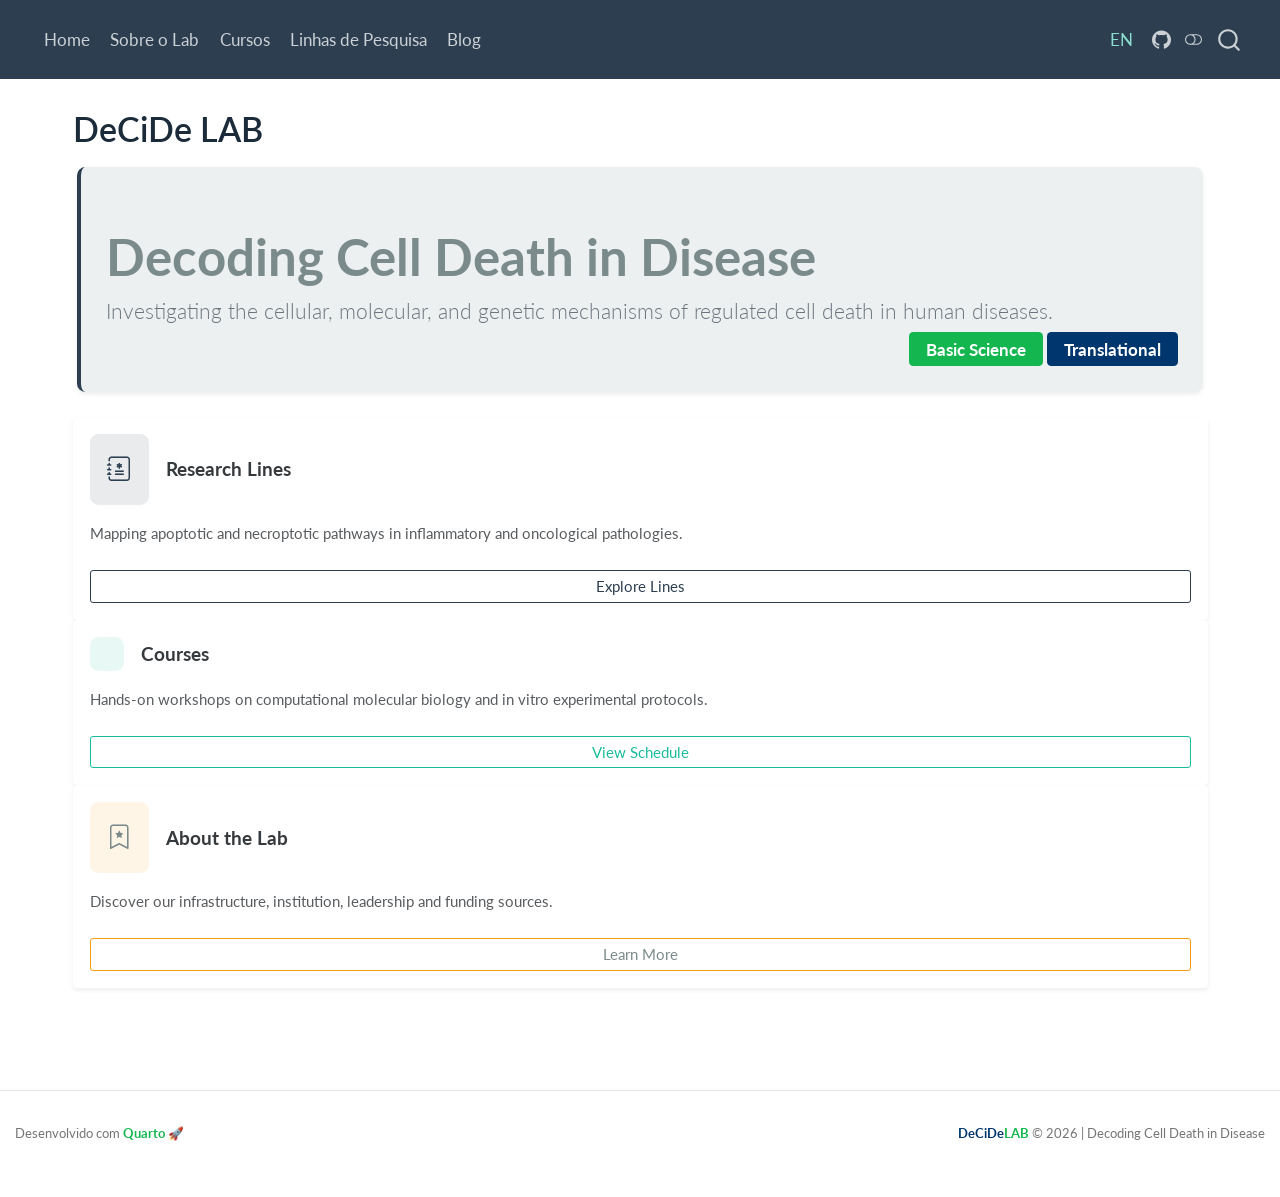
==== en/index.html @ ad17195b "Built site for gh-pages" ====
<!DOCTYPE html>
<html xmlns="http://www.w3.org/1999/xhtml" lang="en" xml:lang="en"><head>

<meta charset="utf-8">
<meta name="generator" content="quarto-1.4.555">

<meta name="viewport" content="width=device-width, initial-scale=1.0, user-scalable=yes">


<title>DeCiDe LAB</title>
<style>
code{white-space: pre-wrap;}
span.smallcaps{font-variant: small-caps;}
div.columns{display: flex; gap: min(4vw, 1.5em);}
div.column{flex: auto; overflow-x: auto;}
div.hanging-indent{margin-left: 1.5em; text-indent: -1.5em;}
ul.task-list{list-style: none;}
ul.task-list li input[type="checkbox"] {
  width: 0.8em;
  margin: 0 0.8em 0.2em -1em; /* quarto-specific, see https://github.com/quarto-dev/quarto-cli/issues/4556 */ 
  vertical-align: middle;
}
</style>


<script src="../site_libs/quarto-nav/quarto-nav.js"></script>
<script src="../site_libs/quarto-nav/headroom.min.js"></script>
<script src="../site_libs/clipboard/clipboard.min.js"></script>
<script src="../site_libs/quarto-search/autocomplete.umd.js"></script>
<script src="../site_libs/quarto-search/fuse.min.js"></script>
<script src="../site_libs/quarto-search/quarto-search.js"></script>
<meta name="quarto:offset" content="../">
<script src="../site_libs/quarto-html/quarto.js"></script>
<script src="../site_libs/quarto-html/popper.min.js"></script>
<script src="../site_libs/quarto-html/tippy.umd.min.js"></script>
<script src="../site_libs/quarto-html/anchor.min.js"></script>
<link href="../site_libs/quarto-html/tippy.css" rel="stylesheet">
<link href="../site_libs/quarto-html/quarto-syntax-highlighting.css" rel="stylesheet" class="quarto-color-scheme" id="quarto-text-highlighting-styles">
<link href="../site_libs/quarto-html/quarto-syntax-highlighting-dark.css" rel="prefetch" class="quarto-color-scheme quarto-color-alternate" id="quarto-text-highlighting-styles">
<script src="../site_libs/bootstrap/bootstrap.min.js"></script>
<link href="../site_libs/bootstrap/bootstrap-icons.css" rel="stylesheet">
<link href="../site_libs/bootstrap/bootstrap.min.css" rel="stylesheet" class="quarto-color-scheme" id="quarto-bootstrap" data-mode="light">
<link href="../site_libs/bootstrap/bootstrap-dark.min.css" rel="prefetch" class="quarto-color-scheme quarto-color-alternate" id="quarto-bootstrap" data-mode="dark">
<script id="quarto-search-options" type="application/json">{
  "location": "navbar",
  "copy-button": false,
  "collapse-after": 3,
  "panel-placement": "end",
  "type": "overlay",
  "limit": 50,
  "keyboard-shortcut": [
    "f",
    "/",
    "s"
  ],
  "show-item-context": false,
  "language": {
    "search-no-results-text": "No results",
    "search-matching-documents-text": "matching documents",
    "search-copy-link-title": "Copy link to search",
    "search-hide-matches-text": "Hide additional matches",
    "search-more-match-text": "more match in this document",
    "search-more-matches-text": "more matches in this document",
    "search-clear-button-title": "Clear",
    "search-text-placeholder": "",
    "search-detached-cancel-button-title": "Cancel",
    "search-submit-button-title": "Submit",
    "search-label": "Search"
  }
}</script>


<link rel="stylesheet" href="../styles.css">
</head>

<body class="nav-fixed">

<div id="quarto-search-results"></div>
  <header id="quarto-header" class="headroom fixed-top">
    <nav class="navbar navbar-expand-lg " data-bs-theme="dark">
      <div class="navbar-container container-fluid">
      <div class="navbar-brand-container mx-auto">
    <a href="../index.html" class="navbar-brand navbar-brand-logo">
    <img src="../logo.png" alt="" class="navbar-logo">
    </a>
  </div>
            <div id="quarto-search" class="" title="Search"></div>
          <button class="navbar-toggler" type="button" data-bs-toggle="collapse" data-bs-target="#navbarCollapse" aria-controls="navbarCollapse" aria-expanded="false" aria-label="Toggle navigation" onclick="if (window.quartoToggleHeadroom) { window.quartoToggleHeadroom(); }">
  <span class="navbar-toggler-icon"></span>
</button>
          <div class="collapse navbar-collapse" id="navbarCollapse">
            <ul class="navbar-nav navbar-nav-scroll me-auto">
  <li class="nav-item">
    <a class="nav-link" href="../index.html"> 
<span class="menu-text">Home</span></a>
  </li>  
  <li class="nav-item">
    <a class="nav-link" href="../bio.html"> 
<span class="menu-text">Sobre o Lab</span></a>
  </li>  
  <li class="nav-item">
    <a class="nav-link" href="../cursos.html"> 
<span class="menu-text">Cursos</span></a>
  </li>  
  <li class="nav-item">
    <a class="nav-link" href="../pesquisa.html"> 
<span class="menu-text">Linhas de Pesquisa</span></a>
  </li>  
  <li class="nav-item">
    <a class="nav-link" href="../posts/index.html"> 
<span class="menu-text">Blog</span></a>
  </li>  
</ul>
            <ul class="navbar-nav navbar-nav-scroll ms-auto">
  <li class="nav-item">
    <a class="nav-link active" href="../en/index.html" aria-current="page"> 
<span class="menu-text">EN</span></a>
  </li>  
  <li class="nav-item compact">
    <a class="nav-link" href="https://github.com/decide-lab/decide-lab.github.io"> <i class="bi bi-github" role="img" aria-label="GitHub">
</i> 
<span class="menu-text"></span></a>
  </li>  
</ul>
          </div> <!-- /navcollapse -->
          <div class="quarto-navbar-tools">
  <a href="" class="quarto-color-scheme-toggle quarto-navigation-tool  px-1" onclick="window.quartoToggleColorScheme(); return false;" title="Toggle dark mode"><i class="bi"></i></a>
</div>
      </div> <!-- /container-fluid -->
    </nav>
</header>
<!-- content -->
<div id="quarto-content" class="quarto-container page-columns page-rows-contents page-layout-full page-navbar">
<!-- sidebar -->
<!-- margin-sidebar -->
    
<!-- main -->
<main class="content column-page" id="quarto-document-content">

<header id="title-block-header" class="quarto-title-block default">
<div class="quarto-title">
<h1 class="title">DeCiDe LAB</h1>
</div>



<div class="quarto-title-meta column-page">

    
  
    
  </div>
  


</header>


<!-- HERO DASHBOARD EN -->
<div class="row mb-4 align-items-center bg-light p-4 rounded-3 border-start border-primary border-4 shadow-sm m-1">
    <div class="col-md-9">
        <h1 class="display-5 fw-bold text-dark mb-2">Decoding Cell Death in Disease</h1>
        <p class="lead text-secondary mb-0">
            Investigating the cellular, molecular, and genetic mechanisms of regulated cell death in human diseases.
        </p>
    </div>
    <div class="col-md-3 text-md-end mt-3 mt-md-0">
        <span class="badge badge-decide-green px-3 py-2 fs-6">Basic Science</span>
        <span class="badge badge-decide-blue px-3 py-2 fs-6 mt-1">Translational</span>
    </div>
</div>

<!-- METRICS CARDS EN -->
<div class="row g-4 mb-4">
    <div class="col-md-4">
        <div class="card h-100 border-0 shadow-sm bg-white">
            <div class="card-body">
                <div class="d-flex align-items-center mb-3">
                    <div class="p-3 bg-opacity-10 bg-primary rounded-3 text-primary me-3">
                        <i class="bi bi-journal-medical fs-3"></i>
                    </div>
                    <h5 class="card-title mb-0 fw-bold anchored">Research Lines</h5>
                </div>
                <p class="card-text text-muted small">Mapping apoptotic and necroptotic pathways in inflammatory and oncological pathologies.</p>
                <a href="pesquisa.qmd" class="btn btn-sm btn-outline-primary w-100 mt-2">Explore Lines</a>
            </div>
        </div>
    </div>
    
    <div class="col-md-4">
        <div class="card h-100 border-0 shadow-sm bg-white">
            <div class="card-body">
                <div class="d-flex align-items-center mb-3">
                    <div class="p-3 bg-opacity-10 bg-success rounded-3 text-success me-3">
                        <i class="bi bi-vial fs-3"></i>
                    </div>
                    <h5 class="card-title mb-0 fw-bold anchored">Courses</h5>
                </div>
                <p class="card-text text-muted small">Hands-on workshops on computational molecular biology and in vitro experimental protocols.</p>
                <a href="cursos.qmd" class="btn btn-sm btn-outline-success w-100 mt-2">View Schedule</a>
            </div>
        </div>
    </div>

    <div class="col-md-4">
        <div class="card h-100 border-0 shadow-sm bg-white">
            <div class="card-body">
                <div class="d-flex align-items-center mb-3">
                    <div class="p-3 bg-opacity-10 bg-warning rounded-3 text-dark me-3">
                        <i class="bi bi-bookmark-star fs-3"></i>
                    </div>
                    <h5 class="card-title mb-0 fw-bold anchored">About the Lab</h5>
                </div>
                <p class="card-text text-muted small">Discover our infrastructure, institution, leadership and funding sources.</p>
                <a href="bio.qmd" class="btn btn-sm btn-outline-warning w-100 text-dark mt-2">Learn More</a>
            </div>
        </div>
    </div>
</div>



</main> <!-- /main -->
<script id="quarto-html-after-body" type="application/javascript">
window.document.addEventListener("DOMContentLoaded", function (event) {
  const toggleBodyColorMode = (bsSheetEl) => {
    const mode = bsSheetEl.getAttribute("data-mode");
    const bodyEl = window.document.querySelector("body");
    if (mode === "dark") {
      bodyEl.classList.add("quarto-dark");
      bodyEl.classList.remove("quarto-light");
    } else {
      bodyEl.classList.add("quarto-light");
      bodyEl.classList.remove("quarto-dark");
    }
  }
  const toggleBodyColorPrimary = () => {
    const bsSheetEl = window.document.querySelector("link#quarto-bootstrap");
    if (bsSheetEl) {
      toggleBodyColorMode(bsSheetEl);
    }
  }
  toggleBodyColorPrimary();  
  const disableStylesheet = (stylesheets) => {
    for (let i=0; i < stylesheets.length; i++) {
      const stylesheet = stylesheets[i];
      stylesheet.rel = 'prefetch';
    }
  }
  const enableStylesheet = (stylesheets) => {
    for (let i=0; i < stylesheets.length; i++) {
      const stylesheet = stylesheets[i];
      stylesheet.rel = 'stylesheet';
    }
  }
  const manageTransitions = (selector, allowTransitions) => {
    const els = window.document.querySelectorAll(selector);
    for (let i=0; i < els.length; i++) {
      const el = els[i];
      if (allowTransitions) {
        el.classList.remove('notransition');
      } else {
        el.classList.add('notransition');
      }
    }
  }
  const toggleGiscusIfUsed = (isAlternate, darkModeDefault) => {
    const baseTheme = document.querySelector('#giscus-base-theme')?.value ?? 'light';
    const alternateTheme = document.querySelector('#giscus-alt-theme')?.value ?? 'dark';
    let newTheme = '';
    if(darkModeDefault) {
      newTheme = isAlternate ? baseTheme : alternateTheme;
    } else {
      newTheme = isAlternate ? alternateTheme : baseTheme;
    }
    const changeGiscusTheme = () => {
      // From: https://github.com/giscus/giscus/issues/336
      const sendMessage = (message) => {
        const iframe = document.querySelector('iframe.giscus-frame');
        if (!iframe) return;
        iframe.contentWindow.postMessage({ giscus: message }, 'https://giscus.app');
      }
      sendMessage({
        setConfig: {
          theme: newTheme
        }
      });
    }
    const isGiscussLoaded = window.document.querySelector('iframe.giscus-frame') !== null;
    if (isGiscussLoaded) {
      changeGiscusTheme();
    }
  }
  const toggleColorMode = (alternate) => {
    // Switch the stylesheets
    const alternateStylesheets = window.document.querySelectorAll('link.quarto-color-scheme.quarto-color-alternate');
    manageTransitions('#quarto-margin-sidebar .nav-link', false);
    if (alternate) {
      enableStylesheet(alternateStylesheets);
      for (const sheetNode of alternateStylesheets) {
        if (sheetNode.id === "quarto-bootstrap") {
          toggleBodyColorMode(sheetNode);
        }
      }
    } else {
      disableStylesheet(alternateStylesheets);
      toggleBodyColorPrimary();
    }
    manageTransitions('#quarto-margin-sidebar .nav-link', true);
    // Switch the toggles
    const toggles = window.document.querySelectorAll('.quarto-color-scheme-toggle');
    for (let i=0; i < toggles.length; i++) {
      const toggle = toggles[i];
      if (toggle) {
        if (alternate) {
          toggle.classList.add("alternate");     
        } else {
          toggle.classList.remove("alternate");
        }
      }
    }
    // Hack to workaround the fact that safari doesn't
    // properly recolor the scrollbar when toggling (#1455)
    if (navigator.userAgent.indexOf('Safari') > 0 && navigator.userAgent.indexOf('Chrome') == -1) {
      manageTransitions("body", false);
      window.scrollTo(0, 1);
      setTimeout(() => {
        window.scrollTo(0, 0);
        manageTransitions("body", true);
      }, 40);  
    }
  }
  const isFileUrl = () => { 
    return window.location.protocol === 'file:';
  }
  const hasAlternateSentinel = () => {  
    let styleSentinel = getColorSchemeSentinel();
    if (styleSentinel !== null) {
      return styleSentinel === "alternate";
    } else {
      return false;
    }
  }
  const setStyleSentinel = (alternate) => {
    const value = alternate ? "alternate" : "default";
    if (!isFileUrl()) {
      window.localStorage.setItem("quarto-color-scheme", value);
    } else {
      localAlternateSentinel = value;
    }
  }
  const getColorSchemeSentinel = () => {
    if (!isFileUrl()) {
      const storageValue = window.localStorage.getItem("quarto-color-scheme");
      return storageValue != null ? storageValue : localAlternateSentinel;
    } else {
      return localAlternateSentinel;
    }
  }
  const darkModeDefault = false;
  let localAlternateSentinel = darkModeDefault ? 'alternate' : 'default';
  // Dark / light mode switch
  window.quartoToggleColorScheme = () => {
    // Read the current dark / light value 
    let toAlternate = !hasAlternateSentinel();
    toggleColorMode(toAlternate);
    setStyleSentinel(toAlternate);
    toggleGiscusIfUsed(toAlternate, darkModeDefault);
  };
  // Ensure there is a toggle, if there isn't float one in the top right
  if (window.document.querySelector('.quarto-color-scheme-toggle') === null) {
    const a = window.document.createElement('a');
    a.classList.add('top-right');
    a.classList.add('quarto-color-scheme-toggle');
    a.href = "";
    a.onclick = function() { try { window.quartoToggleColorScheme(); } catch {} return false; };
    const i = window.document.createElement("i");
    i.classList.add('bi');
    a.appendChild(i);
    window.document.body.appendChild(a);
  }
  // Switch to dark mode if need be
  if (hasAlternateSentinel()) {
    toggleColorMode(true);
  } else {
    toggleColorMode(false);
  }
  const icon = "";
  const anchorJS = new window.AnchorJS();
  anchorJS.options = {
    placement: 'right',
    icon: icon
  };
  anchorJS.add('.anchored');
  const isCodeAnnotation = (el) => {
    for (const clz of el.classList) {
      if (clz.startsWith('code-annotation-')) {                     
        return true;
      }
    }
    return false;
  }
  const clipboard = new window.ClipboardJS('.code-copy-button', {
    text: function(trigger) {
      const codeEl = trigger.previousElementSibling.cloneNode(true);
      for (const childEl of codeEl.children) {
        if (isCodeAnnotation(childEl)) {
          childEl.remove();
        }
      }
      return codeEl.innerText;
    }
  });
  clipboard.on('success', function(e) {
    // button target
    const button = e.trigger;
    // don't keep focus
    button.blur();
    // flash "checked"
    button.classList.add('code-copy-button-checked');
    var currentTitle = button.getAttribute("title");
    button.setAttribute("title", "Copied!");
    let tooltip;
    if (window.bootstrap) {
      button.setAttribute("data-bs-toggle", "tooltip");
      button.setAttribute("data-bs-placement", "left");
      button.setAttribute("data-bs-title", "Copied!");
      tooltip = new bootstrap.Tooltip(button, 
        { trigger: "manual", 
          customClass: "code-copy-button-tooltip",
          offset: [0, -8]});
      tooltip.show();    
    }
    setTimeout(function() {
      if (tooltip) {
        tooltip.hide();
        button.removeAttribute("data-bs-title");
        button.removeAttribute("data-bs-toggle");
        button.removeAttribute("data-bs-placement");
      }
      button.setAttribute("title", currentTitle);
      button.classList.remove('code-copy-button-checked');
    }, 1000);
    // clear code selection
    e.clearSelection();
  });
    var localhostRegex = new RegExp(/^(?:http|https):\/\/localhost\:?[0-9]*\//);
    var mailtoRegex = new RegExp(/^mailto:/);
      var filterRegex = new RegExp('/' + window.location.host + '/');
    var isInternal = (href) => {
        return filterRegex.test(href) || localhostRegex.test(href) || mailtoRegex.test(href);
    }
    // Inspect non-navigation links and adorn them if external
 	var links = window.document.querySelectorAll('a[href]:not(.nav-link):not(.navbar-brand):not(.toc-action):not(.sidebar-link):not(.sidebar-item-toggle):not(.pagination-link):not(.no-external):not([aria-hidden]):not(.dropdown-item):not(.quarto-navigation-tool)');
    for (var i=0; i<links.length; i++) {
      const link = links[i];
      if (!isInternal(link.href)) {
        // undo the damage that might have been done by quarto-nav.js in the case of
        // links that we want to consider external
        if (link.dataset.originalHref !== undefined) {
          link.href = link.dataset.originalHref;
        }
      }
    }
  function tippyHover(el, contentFn, onTriggerFn, onUntriggerFn) {
    const config = {
      allowHTML: true,
      maxWidth: 500,
      delay: 100,
      arrow: false,
      appendTo: function(el) {
          return el.parentElement;
      },
      interactive: true,
      interactiveBorder: 10,
      theme: 'quarto',
      placement: 'bottom-start',
    };
    if (contentFn) {
      config.content = contentFn;
    }
    if (onTriggerFn) {
      config.onTrigger = onTriggerFn;
    }
    if (onUntriggerFn) {
      config.onUntrigger = onUntriggerFn;
    }
    window.tippy(el, config); 
  }
  const noterefs = window.document.querySelectorAll('a[role="doc-noteref"]');
  for (var i=0; i<noterefs.length; i++) {
    const ref = noterefs[i];
    tippyHover(ref, function() {
      // use id or data attribute instead here
      let href = ref.getAttribute('data-footnote-href') || ref.getAttribute('href');
      try { href = new URL(href).hash; } catch {}
      const id = href.replace(/^#\/?/, "");
      const note = window.document.getElementById(id);
      if (note) {
        return note.innerHTML;
      } else {
        return "";
      }
    });
  }
  const xrefs = window.document.querySelectorAll('a.quarto-xref');
  const processXRef = (id, note) => {
    // Strip column container classes
    const stripColumnClz = (el) => {
      el.classList.remove("page-full", "page-columns");
      if (el.children) {
        for (const child of el.children) {
          stripColumnClz(child);
        }
      }
    }
    stripColumnClz(note)
    if (id === null || id.startsWith('sec-')) {
      // Special case sections, only their first couple elements
      const container = document.createElement("div");
      if (note.children && note.children.length > 2) {
        container.appendChild(note.children[0].cloneNode(true));
        for (let i = 1; i < note.children.length; i++) {
          const child = note.children[i];
          if (child.tagName === "P" && child.innerText === "") {
            continue;
          } else {
            container.appendChild(child.cloneNode(true));
            break;
          }
        }
        if (window.Quarto?.typesetMath) {
          window.Quarto.typesetMath(container);
        }
        return container.innerHTML
      } else {
        if (window.Quarto?.typesetMath) {
          window.Quarto.typesetMath(note);
        }
        return note.innerHTML;
      }
    } else {
      // Remove any anchor links if they are present
      const anchorLink = note.querySelector('a.anchorjs-link');
      if (anchorLink) {
        anchorLink.remove();
      }
      if (window.Quarto?.typesetMath) {
        window.Quarto.typesetMath(note);
      }
      // TODO in 1.5, we should make sure this works without a callout special case
      if (note.classList.contains("callout")) {
        return note.outerHTML;
      } else {
        return note.innerHTML;
      }
    }
  }
  for (var i=0; i<xrefs.length; i++) {
    const xref = xrefs[i];
    tippyHover(xref, undefined, function(instance) {
      instance.disable();
      let url = xref.getAttribute('href');
      let hash = undefined; 
      if (url.startsWith('#')) {
        hash = url;
      } else {
        try { hash = new URL(url).hash; } catch {}
      }
      if (hash) {
        const id = hash.replace(/^#\/?/, "");
        const note = window.document.getElementById(id);
        if (note !== null) {
          try {
            const html = processXRef(id, note.cloneNode(true));
            instance.setContent(html);
          } finally {
            instance.enable();
            instance.show();
          }
        } else {
          // See if we can fetch this
          fetch(url.split('#')[0])
          .then(res => res.text())
          .then(html => {
            const parser = new DOMParser();
            const htmlDoc = parser.parseFromString(html, "text/html");
            const note = htmlDoc.getElementById(id);
            if (note !== null) {
              const html = processXRef(id, note);
              instance.setContent(html);
            } 
          }).finally(() => {
            instance.enable();
            instance.show();
          });
        }
      } else {
        // See if we can fetch a full url (with no hash to target)
        // This is a special case and we should probably do some content thinning / targeting
        fetch(url)
        .then(res => res.text())
        .then(html => {
          const parser = new DOMParser();
          const htmlDoc = parser.parseFromString(html, "text/html");
          const note = htmlDoc.querySelector('main.content');
          if (note !== null) {
            // This should only happen for chapter cross references
            // (since there is no id in the URL)
            // remove the first header
            if (note.children.length > 0 && note.children[0].tagName === "HEADER") {
              note.children[0].remove();
            }
            const html = processXRef(null, note);
            instance.setContent(html);
          } 
        }).finally(() => {
          instance.enable();
          instance.show();
        });
      }
    }, function(instance) {
    });
  }
      let selectedAnnoteEl;
      const selectorForAnnotation = ( cell, annotation) => {
        let cellAttr = 'data-code-cell="' + cell + '"';
        let lineAttr = 'data-code-annotation="' +  annotation + '"';
        const selector = 'span[' + cellAttr + '][' + lineAttr + ']';
        return selector;
      }
      const selectCodeLines = (annoteEl) => {
        const doc = window.document;
        const targetCell = annoteEl.getAttribute("data-target-cell");
        const targetAnnotation = annoteEl.getAttribute("data-target-annotation");
        const annoteSpan = window.document.querySelector(selectorForAnnotation(targetCell, targetAnnotation));
        const lines = annoteSpan.getAttribute("data-code-lines").split(",");
        const lineIds = lines.map((line) => {
          return targetCell + "-" + line;
        })
        let top = null;
        let height = null;
        let parent = null;
        if (lineIds.length > 0) {
            //compute the position of the single el (top and bottom and make a div)
            const el = window.document.getElementById(lineIds[0]);
            top = el.offsetTop;
            height = el.offsetHeight;
            parent = el.parentElement.parentElement;
          if (lineIds.length > 1) {
            const lastEl = window.document.getElementById(lineIds[lineIds.length - 1]);
            const bottom = lastEl.offsetTop + lastEl.offsetHeight;
            height = bottom - top;
          }
          if (top !== null && height !== null && parent !== null) {
            // cook up a div (if necessary) and position it 
            let div = window.document.getElementById("code-annotation-line-highlight");
            if (div === null) {
              div = window.document.createElement("div");
              div.setAttribute("id", "code-annotation-line-highlight");
              div.style.position = 'absolute';
              parent.appendChild(div);
            }
            div.style.top = top - 2 + "px";
            div.style.height = height + 4 + "px";
            div.style.left = 0;
            let gutterDiv = window.document.getElementById("code-annotation-line-highlight-gutter");
            if (gutterDiv === null) {
              gutterDiv = window.document.createElement("div");
              gutterDiv.setAttribute("id", "code-annotation-line-highlight-gutter");
              gutterDiv.style.position = 'absolute';
              const codeCell = window.document.getElementById(targetCell);
              const gutter = codeCell.querySelector('.code-annotation-gutter');
              gutter.appendChild(gutterDiv);
            }
            gutterDiv.style.top = top - 2 + "px";
            gutterDiv.style.height = height + 4 + "px";
          }
          selectedAnnoteEl = annoteEl;
        }
      };
      const unselectCodeLines = () => {
        const elementsIds = ["code-annotation-line-highlight", "code-annotation-line-highlight-gutter"];
        elementsIds.forEach((elId) => {
          const div = window.document.getElementById(elId);
          if (div) {
            div.remove();
          }
        });
        selectedAnnoteEl = undefined;
      };
        // Handle positioning of the toggle
    window.addEventListener(
      "resize",
      throttle(() => {
        elRect = undefined;
        if (selectedAnnoteEl) {
          selectCodeLines(selectedAnnoteEl);
        }
      }, 10)
    );
    function throttle(fn, ms) {
    let throttle = false;
    let timer;
      return (...args) => {
        if(!throttle) { // first call gets through
            fn.apply(this, args);
            throttle = true;
        } else { // all the others get throttled
            if(timer) clearTimeout(timer); // cancel #2
            timer = setTimeout(() => {
              fn.apply(this, args);
              timer = throttle = false;
            }, ms);
        }
      };
    }
      // Attach click handler to the DT
      const annoteDls = window.document.querySelectorAll('dt[data-target-cell]');
      for (const annoteDlNode of annoteDls) {
        annoteDlNode.addEventListener('click', (event) => {
          const clickedEl = event.target;
          if (clickedEl !== selectedAnnoteEl) {
            unselectCodeLines();
            const activeEl = window.document.querySelector('dt[data-target-cell].code-annotation-active');
            if (activeEl) {
              activeEl.classList.remove('code-annotation-active');
            }
            selectCodeLines(clickedEl);
            clickedEl.classList.add('code-annotation-active');
          } else {
            // Unselect the line
            unselectCodeLines();
            clickedEl.classList.remove('code-annotation-active');
          }
        });
      }
  const findCites = (el) => {
    const parentEl = el.parentElement;
    if (parentEl) {
      const cites = parentEl.dataset.cites;
      if (cites) {
        return {
          el,
          cites: cites.split(' ')
        };
      } else {
        return findCites(el.parentElement)
      }
    } else {
      return undefined;
    }
  };
  var bibliorefs = window.document.querySelectorAll('a[role="doc-biblioref"]');
  for (var i=0; i<bibliorefs.length; i++) {
    const ref = bibliorefs[i];
    const citeInfo = findCites(ref);
    if (citeInfo) {
      tippyHover(citeInfo.el, function() {
        var popup = window.document.createElement('div');
        citeInfo.cites.forEach(function(cite) {
          var citeDiv = window.document.createElement('div');
          citeDiv.classList.add('hanging-indent');
          citeDiv.classList.add('csl-entry');
          var biblioDiv = window.document.getElementById('ref-' + cite);
          if (biblioDiv) {
            citeDiv.innerHTML = biblioDiv.innerHTML;
          }
          popup.appendChild(citeDiv);
        });
        return popup.innerHTML;
      });
    }
  }
});
</script>
</div> <!-- /content -->
<footer class="footer">
  <div class="nav-footer">
    <div class="nav-footer-left">
<p>Desenvolvido com <a href="https://quarto.org/" target="_blank" style="color: #14B74F; text-decoration: none; font-weight: bold;">Quarto 🚀</a></p>
</div>   
    <div class="nav-footer-center">
      &nbsp;
    </div>
    <div class="nav-footer-right">
<p><span style="color: #00366E; font-weight: bold;">DeCiDe</span><span style="color: #14B74F; font-weight: bold;">LAB</span> © 2026 | Decoding Cell Death in Disease</p>
</div>
  </div>
</footer>




</body></html>
---- site_libs/quarto-html/tippy.css ----
.tippy-box[data-animation=fade][data-state=hidden]{opacity:0}[data-tippy-root]{max-width:calc(100vw - 10px)}.tippy-box{position:relative;background-color:#333;color:#fff;border-radius:4px;font-size:14px;line-height:1.4;white-space:normal;outline:0;transition-property:transform,visibility,opacity}.tippy-box[data-placement^=top]>.tippy-arrow{bottom:0}.tippy-box[data-placement^=top]>.tippy-arrow:before{bottom:-7px;left:0;border-width:8px 8px 0;border-top-color:initial;transform-origin:center top}.tippy-box[data-placement^=bottom]>.tippy-arrow{top:0}.tippy-box[data-placement^=bottom]>.tippy-arrow:before{top:-7px;left:0;border-width:0 8px 8px;border-bottom-color:initial;transform-origin:center bottom}.tippy-box[data-placement^=left]>.tippy-arrow{right:0}.tippy-box[data-placement^=left]>.tippy-arrow:before{border-width:8px 0 8px 8px;border-left-color:initial;right:-7px;transform-origin:center left}.tippy-box[data-placement^=right]>.tippy-arrow{left:0}.tippy-box[data-placement^=right]>.tippy-arrow:before{left:-7px;border-width:8px 8px 8px 0;border-right-color:initial;transform-origin:center right}.tippy-box[data-inertia][data-state=visible]{transition-timing-function:cubic-bezier(.54,1.5,.38,1.11)}.tippy-arrow{width:16px;height:16px;color:#333}.tippy-arrow:before{content:"";position:absolute;border-color:transparent;border-style:solid}.tippy-content{position:relative;padding:5px 9px;z-index:1}
---- site_libs/quarto-html/quarto-syntax-highlighting.css ----
/* quarto syntax highlight colors */
:root {
  --quarto-hl-ot-color: #003B4F;
  --quarto-hl-at-color: #657422;
  --quarto-hl-ss-color: #20794D;
  --quarto-hl-an-color: #5E5E5E;
  --quarto-hl-fu-color: #4758AB;
  --quarto-hl-st-color: #20794D;
  --quarto-hl-cf-color: #003B4F;
  --quarto-hl-op-color: #5E5E5E;
  --quarto-hl-er-color: #AD0000;
  --quarto-hl-bn-color: #AD0000;
  --quarto-hl-al-color: #AD0000;
  --quarto-hl-va-color: #111111;
  --quarto-hl-bu-color: inherit;
  --quarto-hl-ex-color: inherit;
  --quarto-hl-pp-color: #AD0000;
  --quarto-hl-in-color: #5E5E5E;
  --quarto-hl-vs-color: #20794D;
  --quarto-hl-wa-color: #5E5E5E;
  --quarto-hl-do-color: #5E5E5E;
  --quarto-hl-im-color: #00769E;
  --quarto-hl-ch-color: #20794D;
  --quarto-hl-dt-color: #AD0000;
  --quarto-hl-fl-color: #AD0000;
  --quarto-hl-co-color: #5E5E5E;
  --quarto-hl-cv-color: #5E5E5E;
  --quarto-hl-cn-color: #8f5902;
  --quarto-hl-sc-color: #5E5E5E;
  --quarto-hl-dv-color: #AD0000;
  --quarto-hl-kw-color: #003B4F;
}

/* other quarto variables */
:root {
  --quarto-font-monospace: SFMono-Regular, Menlo, Monaco, Consolas, "Liberation Mono", "Courier New", monospace;
}

pre > code.sourceCode > span {
  color: #003B4F;
}

code span {
  color: #003B4F;
}

code.sourceCode > span {
  color: #003B4F;
}

div.sourceCode,
div.sourceCode pre.sourceCode {
  color: #003B4F;
}

code span.ot {
  color: #003B4F;
  font-style: inherit;
}

code span.at {
  color: #657422;
  font-style: inherit;
}

code span.ss {
  color: #20794D;
  font-style: inherit;
}

code span.an {
  color: #5E5E5E;
  font-style: inherit;
}

code span.fu {
  color: #4758AB;
  font-style: inherit;
}

code span.st {
  color: #20794D;
  font-style: inherit;
}

code span.cf {
  color: #003B4F;
  font-style: inherit;
}

code span.op {
  color: #5E5E5E;
  font-style: inherit;
}

code span.er {
  color: #AD0000;
  font-style: inherit;
}

code span.bn {
  color: #AD0000;
  font-style: inherit;
}

code span.al {
  color: #AD0000;
  font-style: inherit;
}

code span.va {
  color: #111111;
  font-style: inherit;
}

code span.bu {
  font-style: inherit;
}

code span.ex {
  font-style: inherit;
}

code span.pp {
  color: #AD0000;
  font-style: inherit;
}

code span.in {
  color: #5E5E5E;
  font-style: inherit;
}

code span.vs {
  color: #20794D;
  font-style: inherit;
}

code span.wa {
  color: #5E5E5E;
  font-style: italic;
}

code span.do {
  color: #5E5E5E;
  font-style: italic;
}

code span.im {
  color: #00769E;
  font-style: inherit;
}

code span.ch {
  color: #20794D;
  font-style: inherit;
}

code span.dt {
  color: #AD0000;
  font-style: inherit;
}

code span.fl {
  color: #AD0000;
  font-style: inherit;
}

code span.co {
  color: #5E5E5E;
  font-style: inherit;
}

code span.cv {
  color: #5E5E5E;
  font-style: italic;
}

code span.cn {
  color: #8f5902;
  font-style: inherit;
}

code span.sc {
  color: #5E5E5E;
  font-style: inherit;
}

code span.dv {
  color: #AD0000;
  font-style: inherit;
}

code span.kw {
  color: #003B4F;
  font-style: inherit;
}

.prevent-inlining {
  content: "</";
}

/*# sourceMappingURL=debc5d5d77c3f9108843748ff7464032.css.map */
---- site_libs/quarto-html/quarto-syntax-highlighting-dark.css ----
/* quarto syntax highlight colors */
:root {
  --quarto-hl-al-color: #f07178;
  --quarto-hl-an-color: #d4d0ab;
  --quarto-hl-at-color: #00e0e0;
  --quarto-hl-bn-color: #d4d0ab;
  --quarto-hl-bu-color: #abe338;
  --quarto-hl-ch-color: #abe338;
  --quarto-hl-co-color: #f8f8f2;
  --quarto-hl-cv-color: #ffd700;
  --quarto-hl-cn-color: #ffd700;
  --quarto-hl-cf-color: #ffa07a;
  --quarto-hl-dt-color: #ffa07a;
  --quarto-hl-dv-color: #d4d0ab;
  --quarto-hl-do-color: #f8f8f2;
  --quarto-hl-er-color: #f07178;
  --quarto-hl-ex-color: #00e0e0;
  --quarto-hl-fl-color: #d4d0ab;
  --quarto-hl-fu-color: #ffa07a;
  --quarto-hl-im-color: #abe338;
  --quarto-hl-in-color: #d4d0ab;
  --quarto-hl-kw-color: #ffa07a;
  --quarto-hl-op-color: #ffa07a;
  --quarto-hl-ot-color: #00e0e0;
  --quarto-hl-pp-color: #dcc6e0;
  --quarto-hl-re-color: #00e0e0;
  --quarto-hl-sc-color: #abe338;
  --quarto-hl-ss-color: #abe338;
  --quarto-hl-st-color: #abe338;
  --quarto-hl-va-color: #00e0e0;
  --quarto-hl-vs-color: #abe338;
  --quarto-hl-wa-color: #dcc6e0;
}

/* other quarto variables */
:root {
  --quarto-font-monospace: SFMono-Regular, Menlo, Monaco, Consolas, "Liberation Mono", "Courier New", monospace;
}

code span.al {
  background-color: #2a0f15;
  font-weight: bold;
  color: #f07178;
}

code span.an {
  color: #d4d0ab;
}

code span.at {
  color: #00e0e0;
}

code span.bn {
  color: #d4d0ab;
}

code span.bu {
  color: #abe338;
}

code span.ch {
  color: #abe338;
}

code span.co {
  font-style: italic;
  color: #f8f8f2;
}

code span.cv {
  color: #ffd700;
}

code span.cn {
  color: #ffd700;
}

code span.cf {
  font-weight: bold;
  color: #ffa07a;
}

code span.dt {
  color: #ffa07a;
}

code span.dv {
  color: #d4d0ab;
}

code span.do {
  color: #f8f8f2;
}

code span.er {
  color: #f07178;
  text-decoration: underline;
}

code span.ex {
  font-weight: bold;
  color: #00e0e0;
}

code span.fl {
  color: #d4d0ab;
}

code span.fu {
  color: #ffa07a;
}

code span.im {
  color: #abe338;
}

code span.in {
  color: #d4d0ab;
}

code span.kw {
  font-weight: bold;
  color: #ffa07a;
}

pre > code.sourceCode > span {
  color: #f8f8f2;
}

code span {
  color: #f8f8f2;
}

code.sourceCode > span {
  color: #f8f8f2;
}

div.sourceCode,
div.sourceCode pre.sourceCode {
  color: #f8f8f2;
}

code span.op {
  color: #ffa07a;
}

code span.ot {
  color: #00e0e0;
}

code span.pp {
  color: #dcc6e0;
}

code span.re {
  background-color: #f8f8f2;
  color: #00e0e0;
}

code span.sc {
  color: #abe338;
}

code span.ss {
  color: #abe338;
}

code span.st {
  color: #abe338;
}

code span.va {
  color: #00e0e0;
}

code span.vs {
  color: #abe338;
}

code span.wa {
  color: #dcc6e0;
}

.prevent-inlining {
  content: "</";
}

/*# sourceMappingURL=935a306eefa94366c21e1a970dddb765.css.map */
---- styles.css ----
/* ==========================================================================
   1. BRAND KIT & VARIÁVEIS DO DECIDE LAB
   ========================================================================== */
:root {
    --decide-blue: #00366E;      /* Azul Profundo (Texto DeCiDe) */
    --decide-green: #14B74F;     /* Verde Esmeralda (LAB) */
    --decide-yellow: #FECA28;    /* Amarelo Dourado (DNA) */
    --decide-lime: #A5DC49;      /* Verde Lima (Acento) */
    --decide-text-dark: #1C2B39; /* Cinza-Escuro (Texto) */
}

/* ==========================================================================
   2. FIX DA LOGO NA NAVBAR (TRUQUE OBRIGATÓRIO)
   ========================================================================== */
.navbar-logo {
    max-height: 55px !important; 
    height: auto !important;
    margin-top: -5px !important; 
    margin-bottom: -5px !important;
    background-color: transparent !important; 
    padding: 0 !important; 
    border-radius: 0 !important; 
}

/* Garante que o container da marca na navbar não force padding extra */
.navbar-brand {
    padding-top: 0 !important;
    padding-bottom: 0 !important;
}

/* ==========================================================================
   3. CUSTOMIZAÇÃO DE COMPONENTES DO BOOTSTRAP 5
   ========================================================================== */

/* Customização sutil dos botões do Quarto/Bootstrap para usar a identidade */
.btn-primary {
    background-color: var(--decide-blue) !important;
    border-color: var(--decide-blue) !important;
}

.btn-primary:hover {
    background-color: #00254a !important;
    border-color: #00254a !important;
}

/* Badges e Tags customizadas do Laboratório */
.badge-decide-blue {
    background-color: var(--decide-blue) !important;
    color: #ffffff !important;
}

.badge-decide-green {
    background-color: var(--decide-green) !important;
    color: #ffffff !important;
}

/* Alinhamento fino para o painel de abas nativas (Tabsets) */
.nav-pills .nav-link.active, .nav-pills .show > .nav-link {
    background-color: var(--decide-blue) !important;
    color: #ffffff !important;
}

.nav-pills .nav-link {
    color: var(--decide-blue);
    font-weight: 500;
}

/* ==========================================================================
   4. AJUSTES DE FLUIDEZ & ACESSIBILIDADE
   ========================================================================== */
body {
    margin: 0;
    padding: 0;
    color: var(--decide-text-dark);
}

/* No modo escuro nativo do Quarto, ajustamos o texto padrão para legibilidade */
.quarto-dark body {
    color: #f8f9fa;
}

/* Estilização elegante do rodapé */
footer {
    border-top: 1px solid rgba(0, 0, 0, 0.1);
    padding: 1.5rem 0;
    font-size: 0.9rem;
}

.quarto-dark footer {
    border-top: 1px solid rgba(255, 255, 255, 0.1);
}
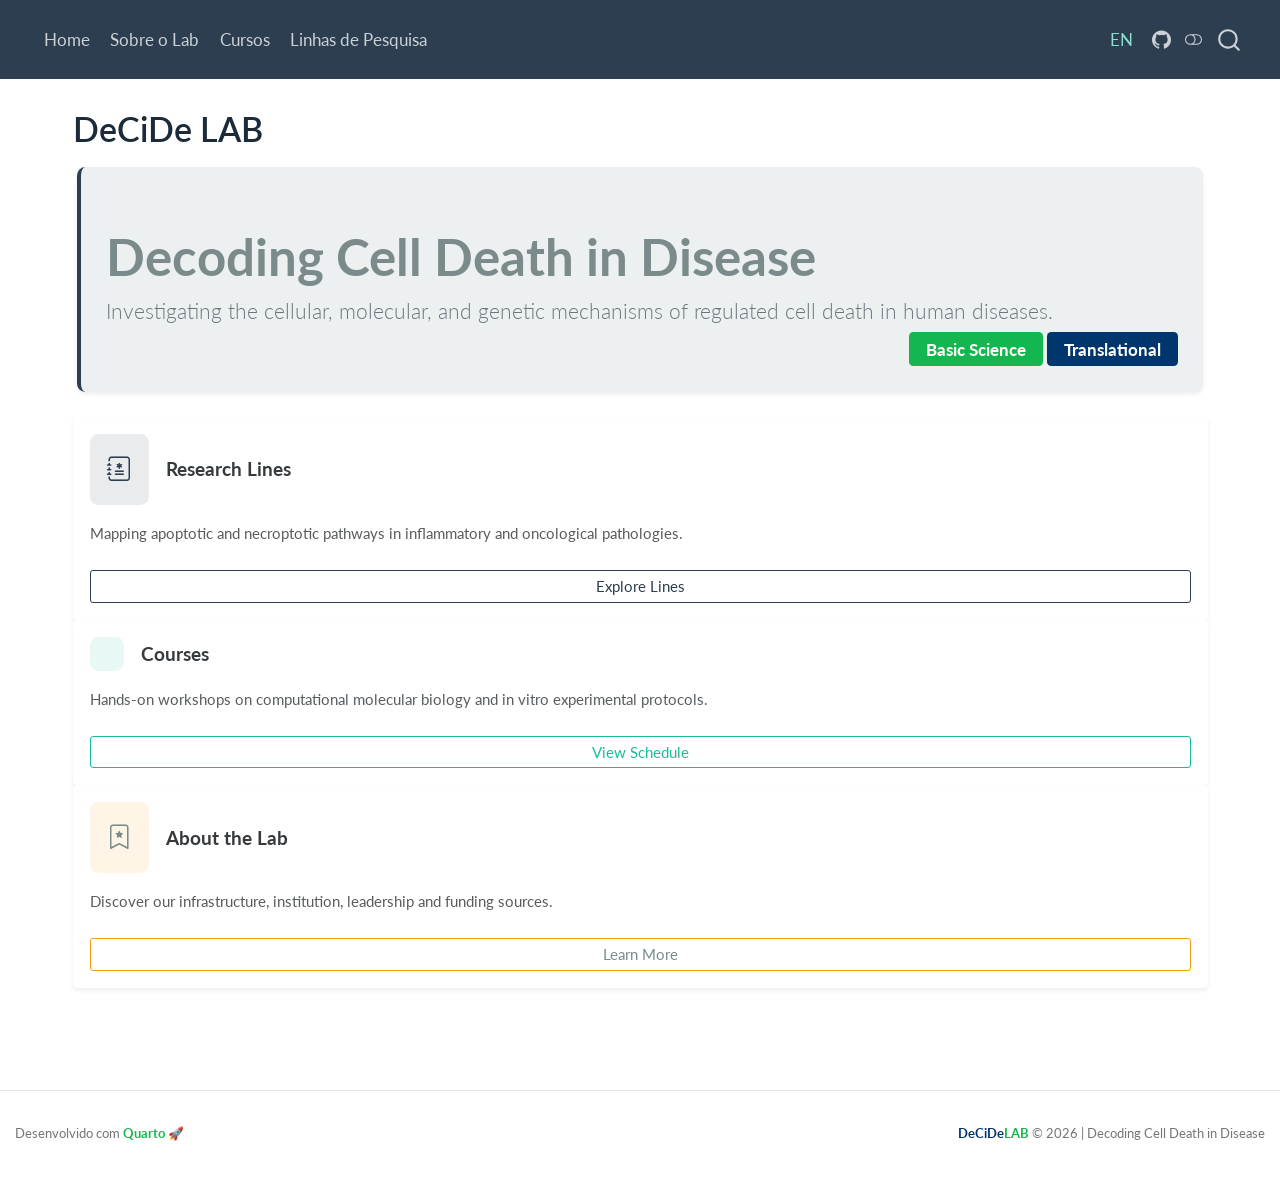
==== commit a604b205: "Built site for gh-pages" ====
--- a/en/index.html
+++ b/en/index.html
@@ -106,10 +106,6 @@
     <a class="nav-link" href="../pesquisa.html"> 
 <span class="menu-text">Linhas de Pesquisa</span></a>
   </li>  
-  <li class="nav-item">
-    <a class="nav-link" href="../posts/index.html"> 
-<span class="menu-text">Blog</span></a>
-  </li>  
 </ul>
             <ul class="navbar-nav navbar-nav-scroll ms-auto">
   <li class="nav-item">
@@ -446,7 +442,7 @@
   });
     var localhostRegex = new RegExp(/^(?:http|https):\/\/localhost\:?[0-9]*\//);
     var mailtoRegex = new RegExp(/^mailto:/);
-      var filterRegex = new RegExp('/' + window.location.host + '/');
+      var filterRegex = new RegExp("git@decide-lab:decide-lab\/decide-lab\.github\.io\.git");
     var isInternal = (href) => {
         return filterRegex.test(href) || localhostRegex.test(href) || mailtoRegex.test(href);
     }
